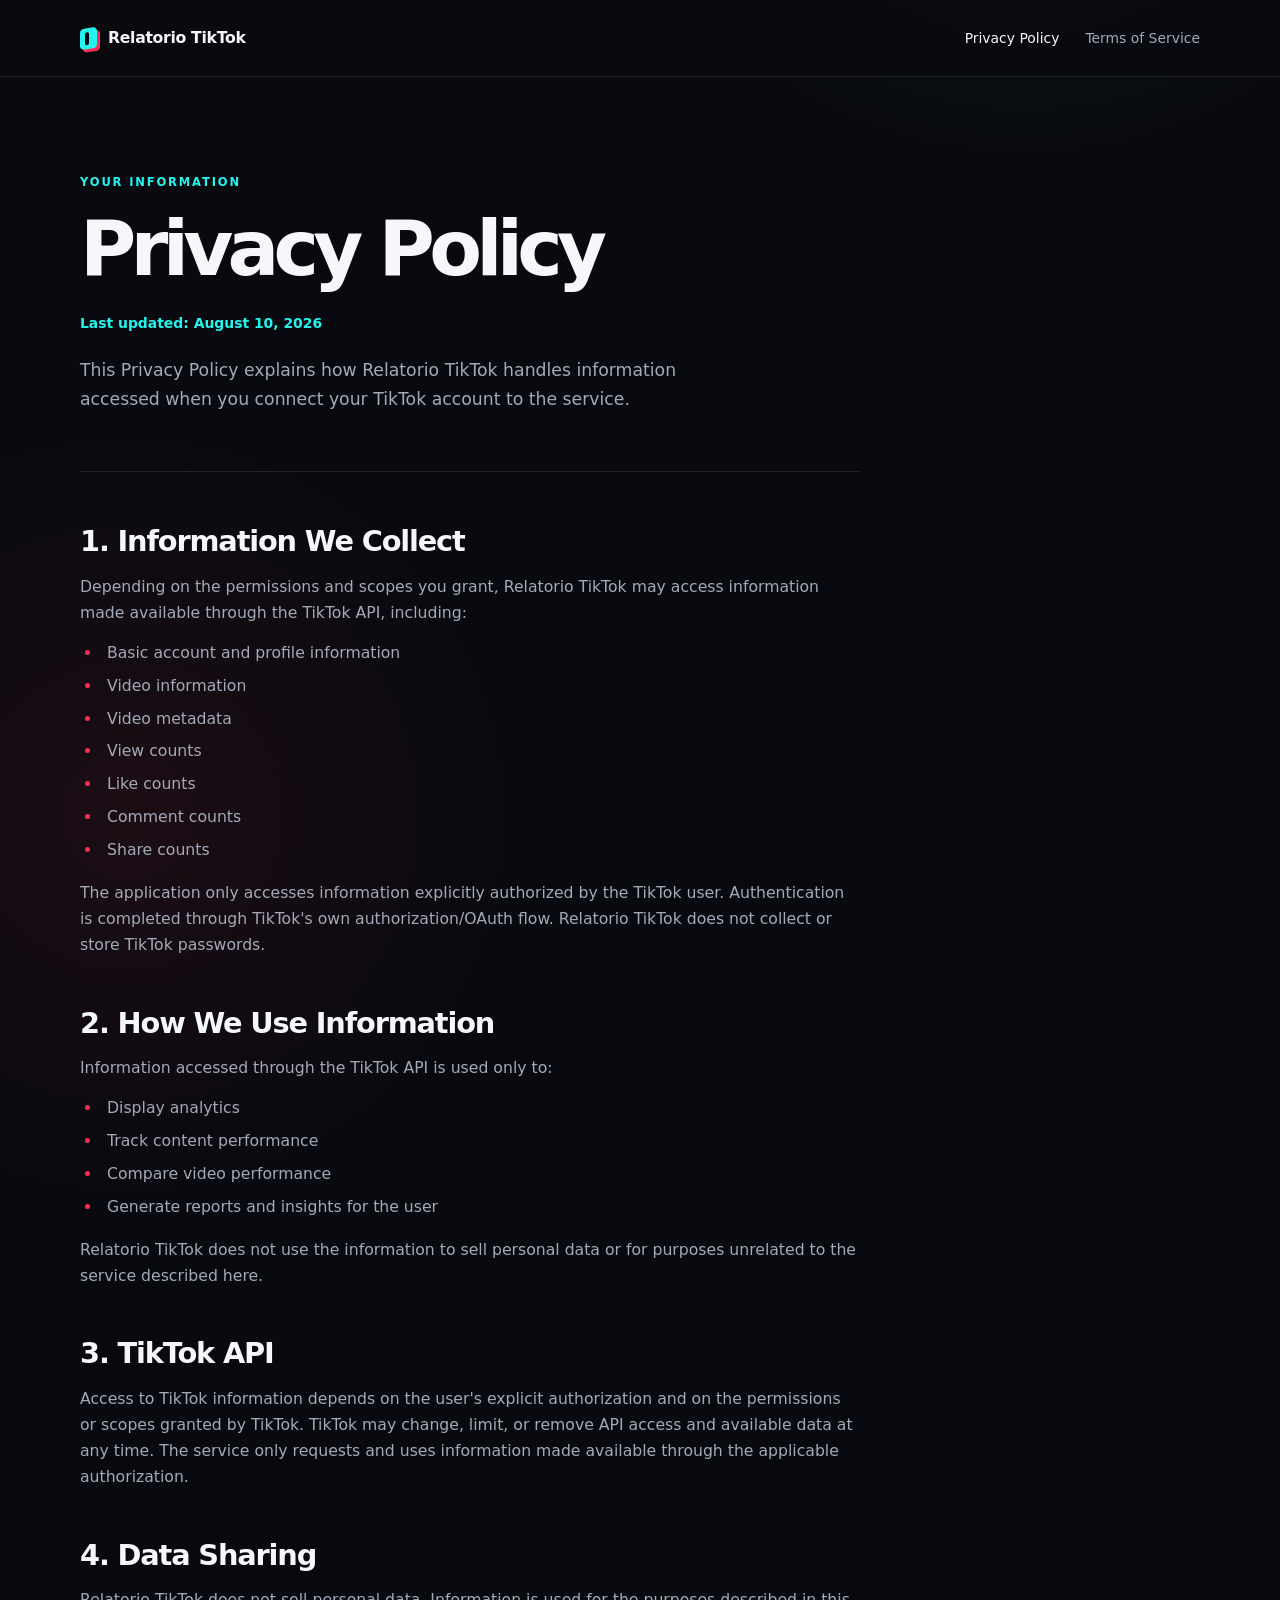
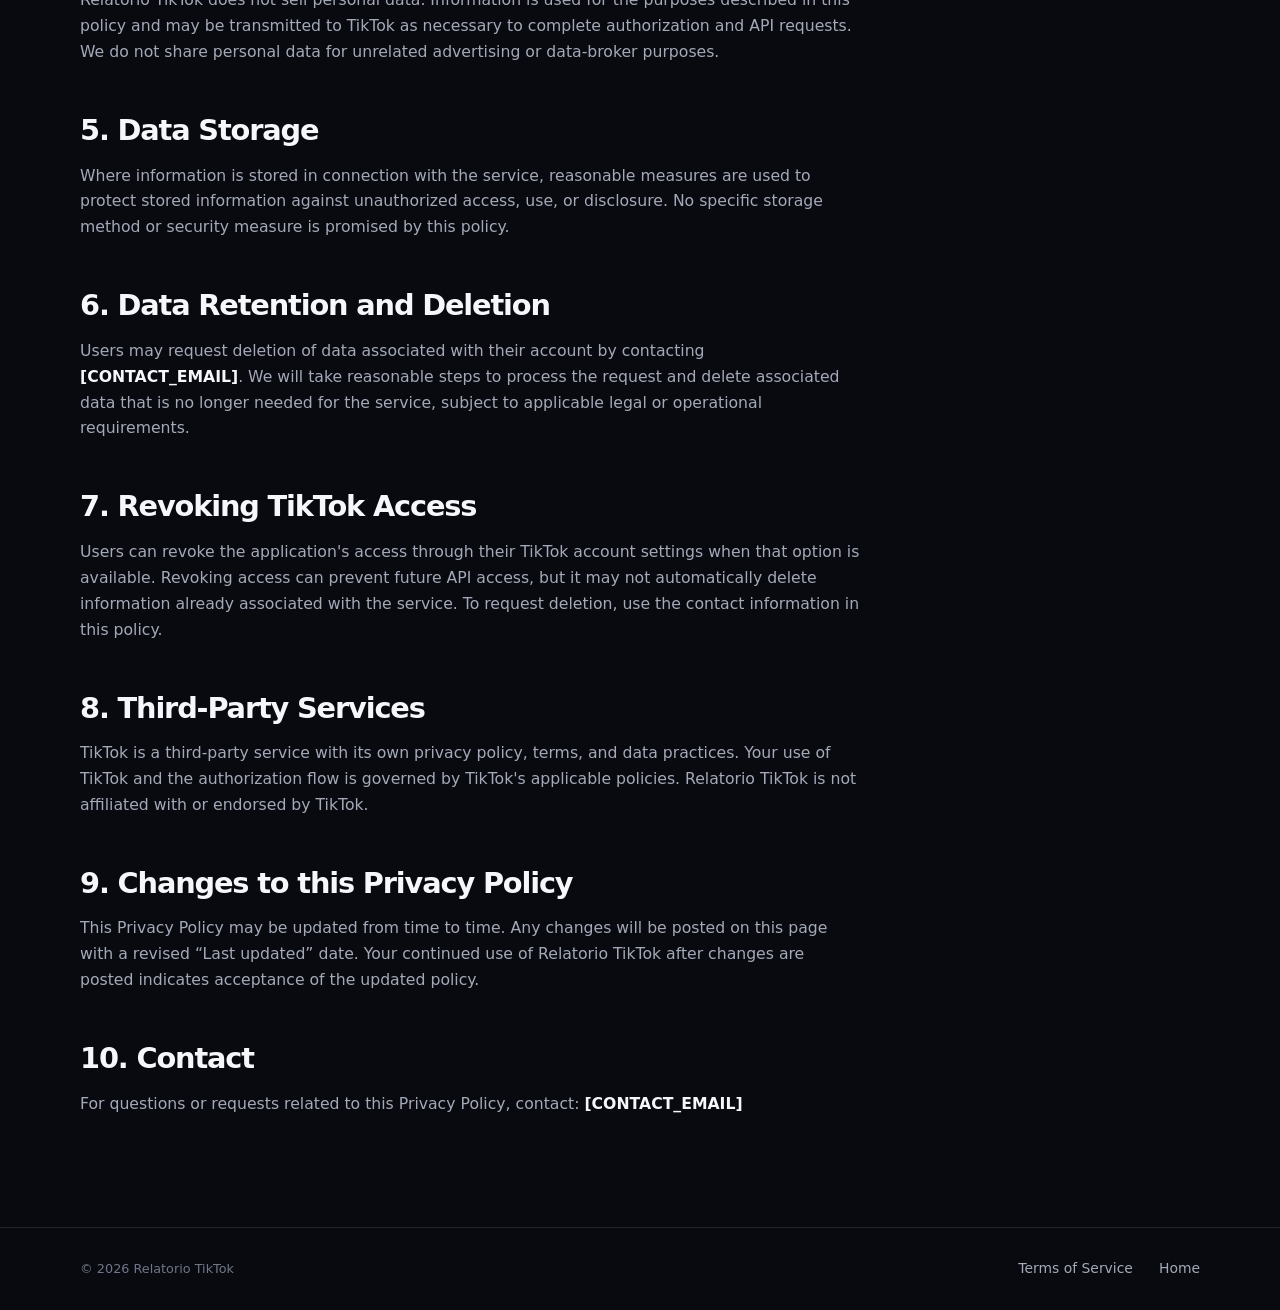
==== privacy.html @ 7d21ae31 "Create Relatorio TikTok public site" ====
<!doctype html>
<html lang="en">
  <head>
    <meta charset="utf-8">
    <meta name="viewport" content="width=device-width, initial-scale=1">
    <meta name="description" content="Privacy Policy for Relatorio TikTok.">
    <title>Privacy Policy | Relatorio TikTok</title>
    <link rel="stylesheet" href="style.css">
  </head>
  <body>
    <header class="site-header">
      <div class="container nav-wrap">
        <a class="brand" href="index.html" aria-label="Relatorio TikTok home">
          <span class="brand-mark" aria-hidden="true"><span></span></span>
          <span>Relatorio TikTok</span>
        </a>
        <nav class="site-nav" aria-label="Primary navigation">
          <a href="privacy.html" aria-current="page">Privacy Policy</a>
          <a href="terms.html">Terms of Service</a>
        </nav>
      </div>
    </header>

    <main class="legal-page container">
      <div class="legal-intro">
        <p class="kicker">Your information</p>
        <h1>Privacy Policy</h1>
        <p class="last-updated">Last updated: August 10, 2026</p>
        <p>This Privacy Policy explains how Relatorio TikTok handles information accessed when you connect your TikTok account to the service.</p>
      </div>

      <article class="legal-content">
        <section>
          <h2>1. Information We Collect</h2>
          <p>Depending on the permissions and scopes you grant, Relatorio TikTok may access information made available through the TikTok API, including:</p>
          <ul>
            <li>Basic account and profile information</li>
            <li>Video information</li>
            <li>Video metadata</li>
            <li>View counts</li>
            <li>Like counts</li>
            <li>Comment counts</li>
            <li>Share counts</li>
          </ul>
          <p>The application only accesses information explicitly authorized by the TikTok user. Authentication is completed through TikTok's own authorization/OAuth flow. Relatorio TikTok does not collect or store TikTok passwords.</p>
        </section>

        <section>
          <h2>2. How We Use Information</h2>
          <p>Information accessed through the TikTok API is used only to:</p>
          <ul>
            <li>Display analytics</li>
            <li>Track content performance</li>
            <li>Compare video performance</li>
            <li>Generate reports and insights for the user</li>
          </ul>
          <p>Relatorio TikTok does not use the information to sell personal data or for purposes unrelated to the service described here.</p>
        </section>

        <section>
          <h2>3. TikTok API</h2>
          <p>Access to TikTok information depends on the user's explicit authorization and on the permissions or scopes granted by TikTok. TikTok may change, limit, or remove API access and available data at any time. The service only requests and uses information made available through the applicable authorization.</p>
        </section>

        <section>
          <h2>4. Data Sharing</h2>
          <p>Relatorio TikTok does not sell personal data. Information is used for the purposes described in this policy and may be transmitted to TikTok as necessary to complete authorization and API requests. We do not share personal data for unrelated advertising or data-broker purposes.</p>
        </section>

        <section>
          <h2>5. Data Storage</h2>
          <p>Where information is stored in connection with the service, reasonable measures are used to protect stored information against unauthorized access, use, or disclosure. No specific storage method or security measure is promised by this policy.</p>
        </section>

        <section>
          <h2>6. Data Retention and Deletion</h2>
          <p>Users may request deletion of data associated with their account by contacting <span class="placeholder">[CONTACT_EMAIL]</span>. We will take reasonable steps to process the request and delete associated data that is no longer needed for the service, subject to applicable legal or operational requirements.</p>
        </section>

        <section>
          <h2>7. Revoking TikTok Access</h2>
          <p>Users can revoke the application's access through their TikTok account settings when that option is available. Revoking access can prevent future API access, but it may not automatically delete information already associated with the service. To request deletion, use the contact information in this policy.</p>
        </section>

        <section>
          <h2>8. Third-Party Services</h2>
          <p>TikTok is a third-party service with its own privacy policy, terms, and data practices. Your use of TikTok and the authorization flow is governed by TikTok's applicable policies. Relatorio TikTok is not affiliated with or endorsed by TikTok.</p>
        </section>

        <section>
          <h2>9. Changes to this Privacy Policy</h2>
          <p>This Privacy Policy may be updated from time to time. Any changes will be posted on this page with a revised “Last updated” date. Your continued use of Relatorio TikTok after changes are posted indicates acceptance of the updated policy.</p>
        </section>

        <section>
          <h2>10. Contact</h2>
          <p>For questions or requests related to this Privacy Policy, contact: <span class="placeholder">[CONTACT_EMAIL]</span></p>
        </section>
      </article>
    </main>

    <footer class="site-footer">
      <div class="container footer-wrap">
        <p>© 2026 Relatorio TikTok</p>
        <div class="footer-links"><a href="terms.html">Terms of Service</a><a href="index.html">Home</a></div>
      </div>
    </footer>
  </body>
</html>
---- style.css ----
:root {
  color-scheme: dark;
  --bg: #090a0f;
  --bg-soft: #10121a;
  --surface: rgba(20, 23, 33, 0.8);
  --surface-strong: #171a25;
  --text: #f5f7fb;
  --muted: #a3a9b8;
  --faint: #6f7687;
  --line: rgba(255, 255, 255, 0.1);
  --cyan: #25f4ee;
  --pink: #fe2c55;
  --max-width: 1120px;
}

* {
  box-sizing: border-box;
}

html {
  scroll-behavior: smooth;
}

body {
  min-width: 320px;
  margin: 0;
  background:
    radial-gradient(circle at 80% -10%, rgba(37, 244, 238, 0.12), transparent 28rem),
    radial-gradient(circle at 10% 28%, rgba(254, 44, 85, 0.08), transparent 24rem),
    var(--bg);
  color: var(--text);
  font-family: Inter, ui-sans-serif, system-ui, -apple-system, BlinkMacSystemFont, "Segoe UI", sans-serif;
  line-height: 1.65;
  -webkit-font-smoothing: antialiased;
}

a {
  color: inherit;
  text-decoration: none;
}

a:focus-visible {
  outline: 2px solid var(--cyan);
  outline-offset: 4px;
}

.container {
  width: min(var(--max-width), calc(100% - 48px));
  margin-inline: auto;
}

.site-header {
  border-bottom: 1px solid var(--line);
  background: rgba(9, 10, 15, 0.78);
  backdrop-filter: blur(16px);
}

.nav-wrap,
.footer-wrap {
  display: flex;
  align-items: center;
  justify-content: space-between;
  gap: 24px;
}

.nav-wrap {
  min-height: 76px;
}

.brand {
  display: inline-flex;
  align-items: center;
  gap: 11px;
  font-size: 0.98rem;
  font-weight: 750;
  letter-spacing: -0.02em;
  white-space: nowrap;
}

.brand-mark {
  position: relative;
  display: inline-block;
  width: 17px;
  height: 21px;
  border-radius: 4px;
  background: var(--cyan);
  transform: skewY(-8deg);
  box-shadow: 3px 3px 0 var(--pink);
}

.brand-mark span {
  position: absolute;
  top: 4px;
  left: 5px;
  width: 4px;
  height: 13px;
  border-radius: 3px;
  background: var(--bg);
}

.site-nav,
.footer-links {
  display: flex;
  align-items: center;
  gap: 26px;
  color: var(--muted);
  font-size: 0.87rem;
}

.site-nav a,
.footer-links a,
.closing-links a {
  transition: color 180ms ease;
}

.site-nav a:hover,
.footer-links a:hover,
.closing-links a:hover {
  color: var(--text);
}

.site-nav a[aria-current="page"] {
  color: var(--text);
}

.hero {
  position: relative;
  padding-top: 132px;
  padding-bottom: 132px;
}

.hero::after {
  position: absolute;
  right: 4%;
  bottom: 92px;
  width: 170px;
  height: 170px;
  border: 1px solid rgba(37, 244, 238, 0.2);
  border-radius: 50%;
  content: "";
  opacity: 0.65;
  pointer-events: none;
}

.eyebrow,
.kicker {
  color: var(--cyan);
  font-size: 0.72rem;
  font-weight: 800;
  letter-spacing: 0.16em;
  text-transform: uppercase;
}

.eyebrow {
  display: inline-flex;
  align-items: center;
  gap: 9px;
  margin-bottom: 27px;
}

.eyebrow-dot {
  width: 7px;
  height: 7px;
  border-radius: 50%;
  background: var(--pink);
  box-shadow: 0 0 0 4px rgba(254, 44, 85, 0.14);
}

h1,
h2,
h3,
p {
  margin-top: 0;
}

h1,
h2,
h3 {
  line-height: 1.1;
}

h1 {
  max-width: 760px;
  margin-bottom: 22px;
  font-size: clamp(3rem, 8vw, 6.7rem);
  font-weight: 800;
  letter-spacing: -0.075em;
}

.hero-subtitle {
  margin-bottom: 22px;
  color: var(--text);
  font-size: clamp(1.05rem, 2vw, 1.35rem);
  font-weight: 650;
  letter-spacing: -0.02em;
}

.hero-copy {
  max-width: 680px;
  margin-bottom: 35px;
  color: var(--muted);
  font-size: clamp(1rem, 1.6vw, 1.14rem);
}

.hero-actions {
  display: flex;
  flex-wrap: wrap;
  gap: 12px;
}

.button {
  display: inline-flex;
  align-items: center;
  justify-content: center;
  min-height: 48px;
  padding: 0 19px;
  border: 1px solid var(--line);
  border-radius: 999px;
  font-size: 0.88rem;
  font-weight: 700;
  transition: transform 180ms ease, border-color 180ms ease, background 180ms ease;
}

.button:hover {
  transform: translateY(-2px);
}

.button-primary {
  gap: 12px;
  border-color: var(--cyan);
  background: var(--cyan);
  color: #061011;
}

.button-primary:hover {
  background: #7ffffb;
}

.button-secondary {
  color: var(--muted);
}

.button-secondary:hover {
  border-color: rgba(255, 255, 255, 0.3);
  color: var(--text);
}

.section {
  padding-top: 96px;
  padding-bottom: 96px;
}

.section-border {
  border-top: 1px solid var(--line);
}

.section-heading {
  display: flex;
  align-items: baseline;
  justify-content: space-between;
  gap: 30px;
  margin-bottom: 43px;
}

.kicker {
  flex: 0 0 auto;
  margin-bottom: 0;
}

h2 {
  max-width: 670px;
  margin-bottom: 0;
  font-size: clamp(2rem, 4.5vw, 4rem);
  font-weight: 750;
  letter-spacing: -0.06em;
}

.content-grid {
  display: grid;
  grid-template-columns: minmax(0, 1.1fr) minmax(260px, 0.9fr);
  gap: 18px;
}

.panel,
.metric-list,
.principle {
  border: 1px solid var(--line);
  background: var(--surface);
}

.panel {
  display: flex;
  align-items: flex-end;
  min-height: 275px;
  padding: 34px;
  border-radius: 18px;
}

.panel p {
  max-width: 590px;
  margin-bottom: 0;
  color: var(--muted);
  font-size: 1.14rem;
}

.metric-list {
  display: grid;
  border-radius: 18px;
  overflow: hidden;
}

.metric {
  display: flex;
  align-items: center;
  gap: 15px;
  padding: 18px 22px;
  border-bottom: 1px solid var(--line);
  color: var(--muted);
  font-size: 0.96rem;
}

.metric:last-child {
  border-bottom: 0;
}

.metric-icon {
  display: inline-grid;
  width: 31px;
  height: 31px;
  place-items: center;
  border: 1px solid rgba(37, 244, 238, 0.35);
  border-radius: 9px;
  color: var(--cyan);
  font-size: 1.05rem;
}

.principles-grid {
  display: grid;
  grid-template-columns: repeat(4, 1fr);
  gap: 12px;
}

.principle {
  min-height: 225px;
  padding: 23px;
  border-radius: 15px;
}

.principle:nth-child(2n) {
  background: linear-gradient(145deg, rgba(254, 44, 85, 0.1), var(--surface));
}

.principle-number {
  margin-bottom: 43px;
  color: var(--pink);
  font-size: 0.76rem;
  font-weight: 800;
  letter-spacing: 0.1em;
}

.principle h3 {
  margin-bottom: 10px;
  font-size: 1rem;
  letter-spacing: -0.02em;
}

.principle p {
  margin-bottom: 0;
  color: var(--muted);
  font-size: 0.88rem;
  line-height: 1.55;
}

.closing {
  padding-top: 85px;
  padding-bottom: 110px;
}

.closing h2 {
  max-width: 720px;
  margin-top: 17px;
  margin-bottom: 33px;
}

.closing-links {
  display: flex;
  flex-wrap: wrap;
  gap: 30px;
  color: var(--muted);
  font-size: 0.93rem;
  font-weight: 650;
}

.closing-links a span {
  display: inline-block;
  margin-left: 8px;
  color: var(--pink);
  transition: transform 180ms ease;
}

.closing-links a:hover span {
  transform: translateX(4px);
}

.site-footer {
  border-top: 1px solid var(--line);
  color: var(--faint);
  font-size: 0.8rem;
}

.footer-wrap {
  min-height: 82px;
}

.footer-wrap p {
  margin-bottom: 0;
}

.legal-page {
  padding-top: 96px;
  padding-bottom: 110px;
}

.legal-intro {
  max-width: 780px;
  padding-bottom: 58px;
  border-bottom: 1px solid var(--line);
}

.legal-intro h1 {
  margin-top: 15px;
  margin-bottom: 21px;
  font-size: clamp(2.8rem, 6vw, 5.4rem);
}

.legal-intro > p:last-child {
  max-width: 680px;
  margin-bottom: 0;
  color: var(--muted);
  font-size: 1.08rem;
}

.legal-intro .last-updated {
  margin-bottom: 21px;
  color: var(--cyan);
  font-size: 0.87rem;
  font-weight: 650;
}

.legal-content {
  max-width: 780px;
  padding-top: 54px;
}

.legal-content section {
  margin-bottom: 50px;
}

.legal-content section:last-child {
  margin-bottom: 0;
}

.legal-content h2 {
  margin-bottom: 16px;
  font-size: clamp(1.35rem, 2.6vw, 1.8rem);
  letter-spacing: -0.04em;
}

.legal-content p,
.legal-content li {
  color: var(--muted);
  font-size: 0.98rem;
}

.legal-content p {
  margin-bottom: 15px;
}

.legal-content p:last-child {
  margin-bottom: 0;
}

.legal-content ul {
  margin: -1px 0 17px;
  padding-left: 22px;
}

.legal-content li {
  margin-bottom: 7px;
  padding-left: 5px;
}

.legal-content li::marker {
  color: var(--pink);
}

.legal-content a {
  color: var(--cyan);
}

.legal-content a:hover {
  color: #9ffffc;
  text-decoration: underline;
  text-underline-offset: 3px;
}

.placeholder {
  color: var(--text);
  font-weight: 700;
}

@media (max-width: 780px) {
  .container {
    width: min(var(--max-width), calc(100% - 32px));
  }

  .nav-wrap {
    align-items: flex-start;
    flex-direction: column;
    gap: 15px;
    padding-top: 20px;
    padding-bottom: 20px;
  }

  .site-nav {
    gap: 18px;
    font-size: 0.8rem;
  }

  .hero {
    padding-top: 82px;
    padding-bottom: 84px;
  }

  .hero::after {
    right: -55px;
    bottom: 38px;
    width: 130px;
    height: 130px;
  }

  .section {
    padding-top: 70px;
    padding-bottom: 70px;
  }

  .section-heading {
    display: block;
    margin-bottom: 28px;
  }

  .section-heading h2 {
    margin-top: 15px;
  }

  .content-grid,
  .principles-grid {
    grid-template-columns: 1fr;
  }

  .panel {
    min-height: 0;
    padding: 25px;
  }

  .principle {
    min-height: 0;
  }

  .principle-number {
    margin-bottom: 25px;
  }

  .closing {
    padding-top: 68px;
    padding-bottom: 78px;
  }

  .legal-page {
    padding-top: 67px;
    padding-bottom: 80px;
  }

  .legal-intro {
    padding-bottom: 40px;
  }

  .legal-content {
    padding-top: 40px;
  }

  .legal-content section {
    margin-bottom: 40px;
  }

  .footer-wrap {
    align-items: flex-start;
    flex-direction: column;
    justify-content: center;
    gap: 6px;
    min-height: 100px;
  }
}

@media (prefers-reduced-motion: reduce) {
  html {
    scroll-behavior: auto;
  }

  *,
  *::before,
  *::after {
    transition-duration: 0.01ms !important;
  }
}
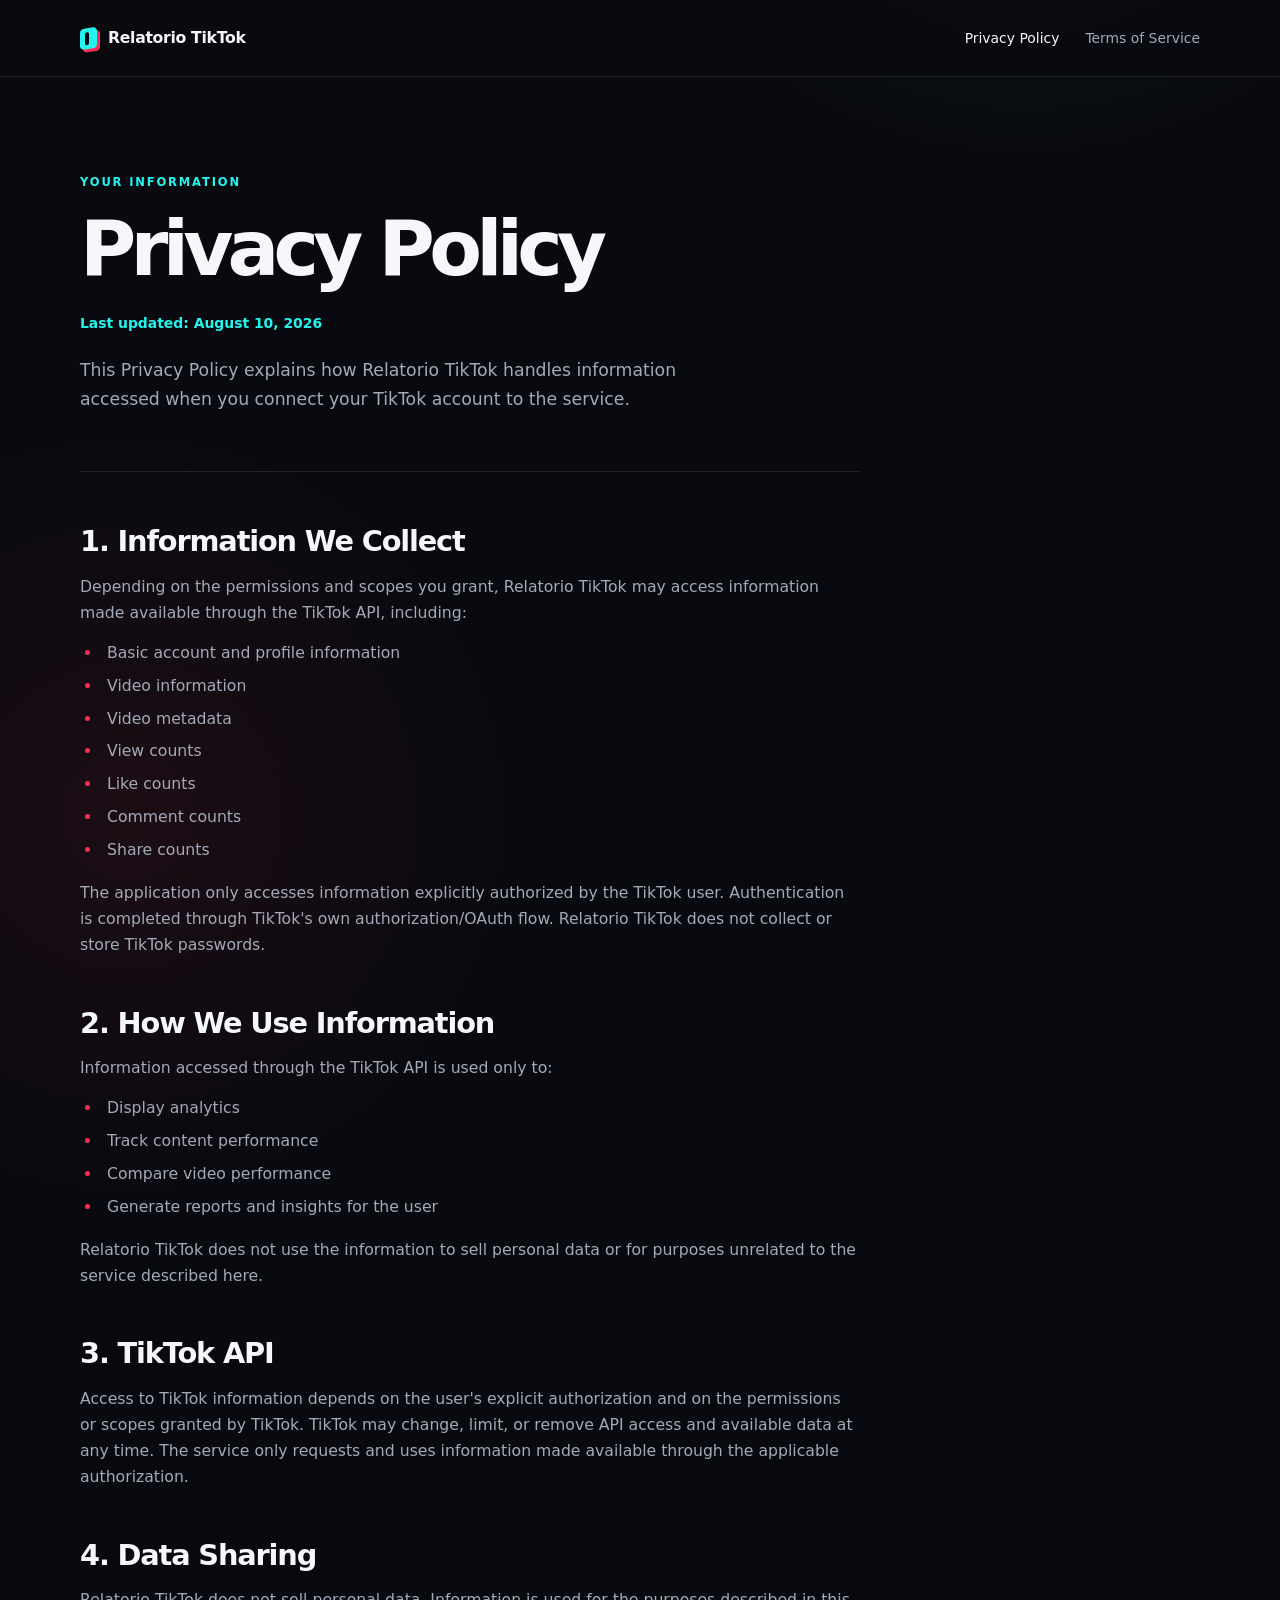
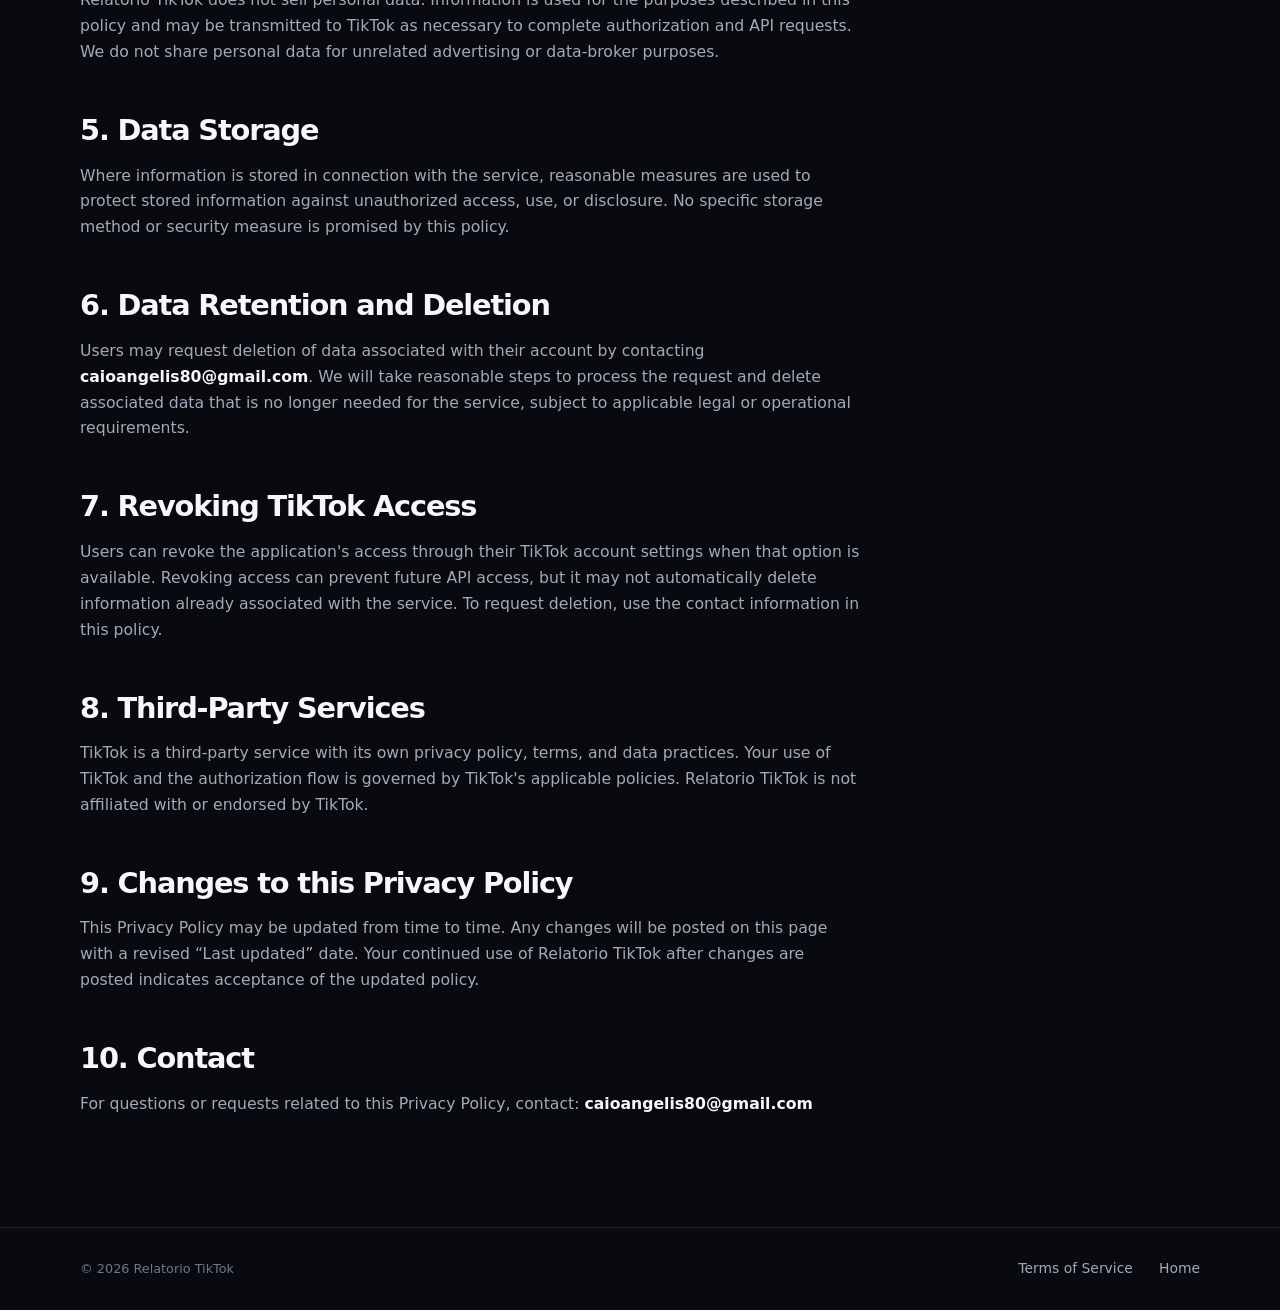
==== commit a351418d: "Set contact email" ====
--- a/privacy.html
+++ b/privacy.html
@@ -74,7 +74,7 @@
 
         <section>
           <h2>6. Data Retention and Deletion</h2>
-          <p>Users may request deletion of data associated with their account by contacting <span class="placeholder">[CONTACT_EMAIL]</span>. We will take reasonable steps to process the request and delete associated data that is no longer needed for the service, subject to applicable legal or operational requirements.</p>
+          <p>Users may request deletion of data associated with their account by contacting <span class="placeholder">caioangelis80@gmail.com</span>. We will take reasonable steps to process the request and delete associated data that is no longer needed for the service, subject to applicable legal or operational requirements.</p>
         </section>
 
         <section>
@@ -94,7 +94,7 @@
 
         <section>
           <h2>10. Contact</h2>
-          <p>For questions or requests related to this Privacy Policy, contact: <span class="placeholder">[CONTACT_EMAIL]</span></p>
+          <p>For questions or requests related to this Privacy Policy, contact: <span class="placeholder">caioangelis80@gmail.com</span></p>
         </section>
       </article>
     </main>
